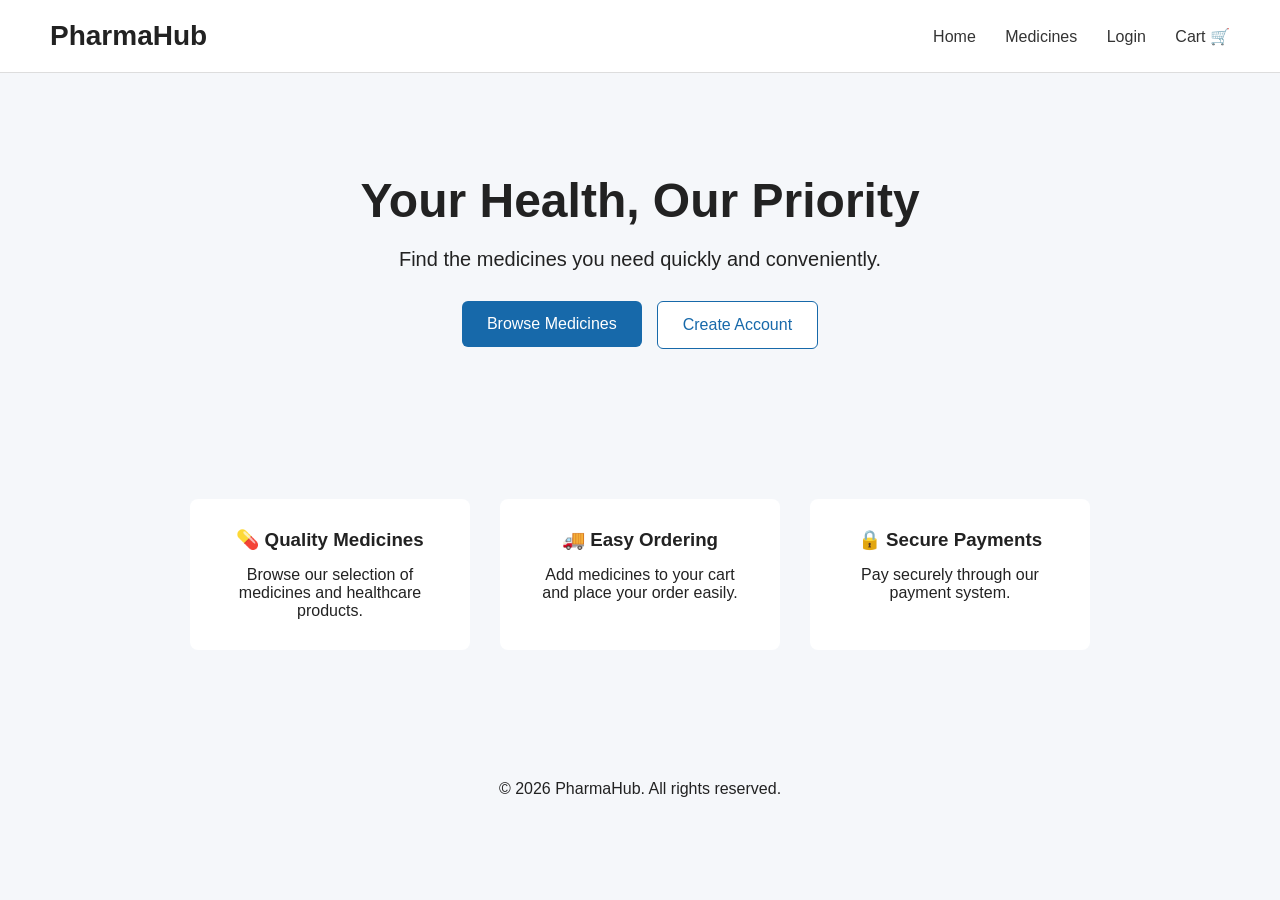
==== frontend/index.html @ 81b61740 "Build PharmaHub frontend and customer authentication" ====
<!DOCTYPE html>
<html lang="en">
<head>
    <meta charset="UTF-8">
    <meta name="viewport" content="width=device-width, initial-scale=1.0">
    <title>PharmaHub</title>
    <link rel="stylesheet" href="css/style.css">
</head>

<body>

    <header>
        <nav>
            <h1>PharmaHub</h1>

            <div>
                <a href="index.html">Home</a>
                <a href="medicines.html">Medicines</a>
                <a href="login.html">Login</a>
                <a href="cart.html">Cart 🛒</a>
            </div>
        </nav>
    </header>

    <main>

        <section class="hero">
            <h2>Your Health, Our Priority</h2>

            <p>
                Find the medicines you need quickly and conveniently.
            </p>

            <div class="hero-buttons">

            <a href="medicines.html">
                <button>Browse Medicines</button>
            </a>

            <a href="register.html">
                <button class="secondary-button">Create Account</button>
            </a>

            </div>
        </section>

        <section class="features">

            <div class="feature">
                <h3>💊 Quality Medicines</h3>
                <p>
                    Browse our selection of medicines and healthcare products.
                </p>
            </div>

            <div class="feature">
                <h3>🚚 Easy Ordering</h3>
                <p>
                    Add medicines to your cart and place your order easily.
                </p>
            </div>

            <div class="feature">
                <h3>🔒 Secure Payments</h3>
                <p>
                    Pay securely through our payment system.
                </p>
            </div>

        </section>

    </main>

    <footer>
        <p>&copy; 2026 PharmaHub. All rights reserved.</p>
    </footer>

    <script src="js/app.js"></script>
</body>
</html>
---- frontend/css/style.css ----
* {
    box-sizing: border-box;
    margin: 0;
    padding: 0;
}

body {
    font-family: Arial, sans-serif;
    background-color: #f5f7fa;
    color: #222;
}

header {
    background-color: white;
    padding: 20px 50px;
    border-bottom: 1px solid #ddd;
}

nav {
    display: flex;
    justify-content: space-between;
    align-items: center;
}

nav h1 {
    font-size: 28px;
}

nav a {
    text-decoration: none;
    color: #333;
    margin-left: 25px;
}

.hero {
    text-align: center;
    padding: 100px 20px;
}

.hero h2 {
    font-size: 48px;
    margin-bottom: 20px;
}

.hero p {
    font-size: 20px;
    margin-bottom: 30px;
}

.hero button {
    padding: 14px 25px;
    border: none;
    border-radius: 6px;
    background-color: #1769aa;
    color: white;
    font-size: 16px;
    cursor: pointer;
}

.features {
    display: flex;
    justify-content: center;
    gap: 30px;
    padding: 50px;
}

.feature {
    background-color: white;
    padding: 30px;
    width: 280px;
    border-radius: 8px;
    text-align: center;
}

.feature h3 {
    margin-bottom: 15px;
}

footer {
    text-align: center;
    padding: 30px;
    margin-top: 50px;
}

/* Medicines Page */

.medicines-page {
    max-width: 1200px;
    margin: 0 auto;
    padding: 60px 30px;
}

.medicines-header {
    text-align: center;
    margin-bottom: 45px;
}

.medicines-header h2 {
    font-size: 38px;
    margin-bottom: 10px;
}

.medicines-header p {
    color: #666;
    font-size: 17px;
}

.medicine-grid {
    display: grid;
    grid-template-columns: repeat(3, 1fr);
    gap: 25px;
}

.medicine-card {
    background: white;
    border: 1px solid #e5e7eb;
    border-radius: 12px;
    padding: 25px;
    transition: transform 0.2s, box-shadow 0.2s;
}

.medicine-card:hover {
    transform: translateY(-4px);
    box-shadow: 0 8px 25px rgba(0, 0, 0, 0.08);
}

.medicine-icon {
    width: 55px;
    height: 55px;
    background: #eaf4ff;
    border-radius: 12px;
    display: flex;
    align-items: center;
    justify-content: center;
    font-size: 28px;
    margin-bottom: 20px;
}

.medicine-category {
    font-size: 12px;
    color: #1769aa;
    font-weight: bold;
    text-transform: uppercase;
}

.medicine-card h3 {
    font-size: 22px;
    margin: 8px 0;
}

.medicine-description {
    color: #666;
    line-height: 1.5;
    min-height: 45px;
}

.medicine-stock {
    color: #555;
    font-size: 14px;
    margin: 15px 0;
}

.medicine-bottom {
    display: flex;
    justify-content: space-between;
    align-items: center;
    margin-top: 20px;
}

.medicine-bottom strong {
    font-size: 21px;
}

.medicine-bottom button {
    background: #1769aa;
    color: white;
    border: none;
    padding: 10px 16px;
    border-radius: 7px;
    cursor: pointer;
    font-size: 14px;
}

.medicine-bottom button:hover {
    background: #12578e;
}

@media (max-width: 900px) {
    .medicine-grid {
        grid-template-columns: repeat(2, 1fr);
    }
}

@media (max-width: 600px) {
    .medicine-grid {
        grid-template-columns: 1fr;
    }

    .medicines-page {
        padding: 40px 20px;
    }
}

/* Authentication */

.auth-page {
    min-height: 75vh;
    display: flex;
    justify-content: center;
    align-items: center;
    padding: 60px 20px;
}

.auth-card {
    width: 100%;
    max-width: 450px;
    background: white;
    padding: 40px;
    border-radius: 14px;
    border: 1px solid #e5e7eb;
    box-shadow: 0 10px 30px rgba(0, 0, 0, 0.06);
}

.auth-header {
    text-align: center;
    margin-bottom: 30px;
}

.auth-icon {
    font-size: 40px;
    margin-bottom: 15px;
}

.auth-header h2 {
    font-size: 30px;
    margin-bottom: 10px;
}

.auth-header p {
    color: #666;
    line-height: 1.5;
}

.form-group {
    margin-bottom: 20px;
}

.form-group label {
    display: block;
    font-weight: 600;
    margin-bottom: 8px;
}

.form-group input {
    width: 100%;
    padding: 13px 14px;
    border: 1px solid #d1d5db;
    border-radius: 7px;
    font-size: 15px;
    outline: none;
}

.form-group input:focus {
    border-color: #1769aa;
}

.auth-button {
    width: 100%;
    padding: 14px;
    border: none;
    border-radius: 7px;
    background-color: #1769aa;
    color: white;
    font-size: 16px;
    font-weight: 600;
    cursor: pointer;
}

.auth-button:hover {
    background-color: #12578e;
}

.form-message {
    text-align: center;
    margin-top: 20px;
}

.auth-footer {
    text-align: center;
    margin-top: 25px;
    color: #666;
}

.auth-footer a {
    color: #1769aa;
    text-decoration: none;
    font-weight: 600;
}

.hero-buttons {
    display: flex;
    justify-content: center;
    gap: 15px;
}

.secondary-button {
    background-color: white !important;
    color: #1769aa !important;
    border: 1px solid #1769aa !important;
}

.secondary-button:hover {
    background-color: #f0f7ff !important;
}
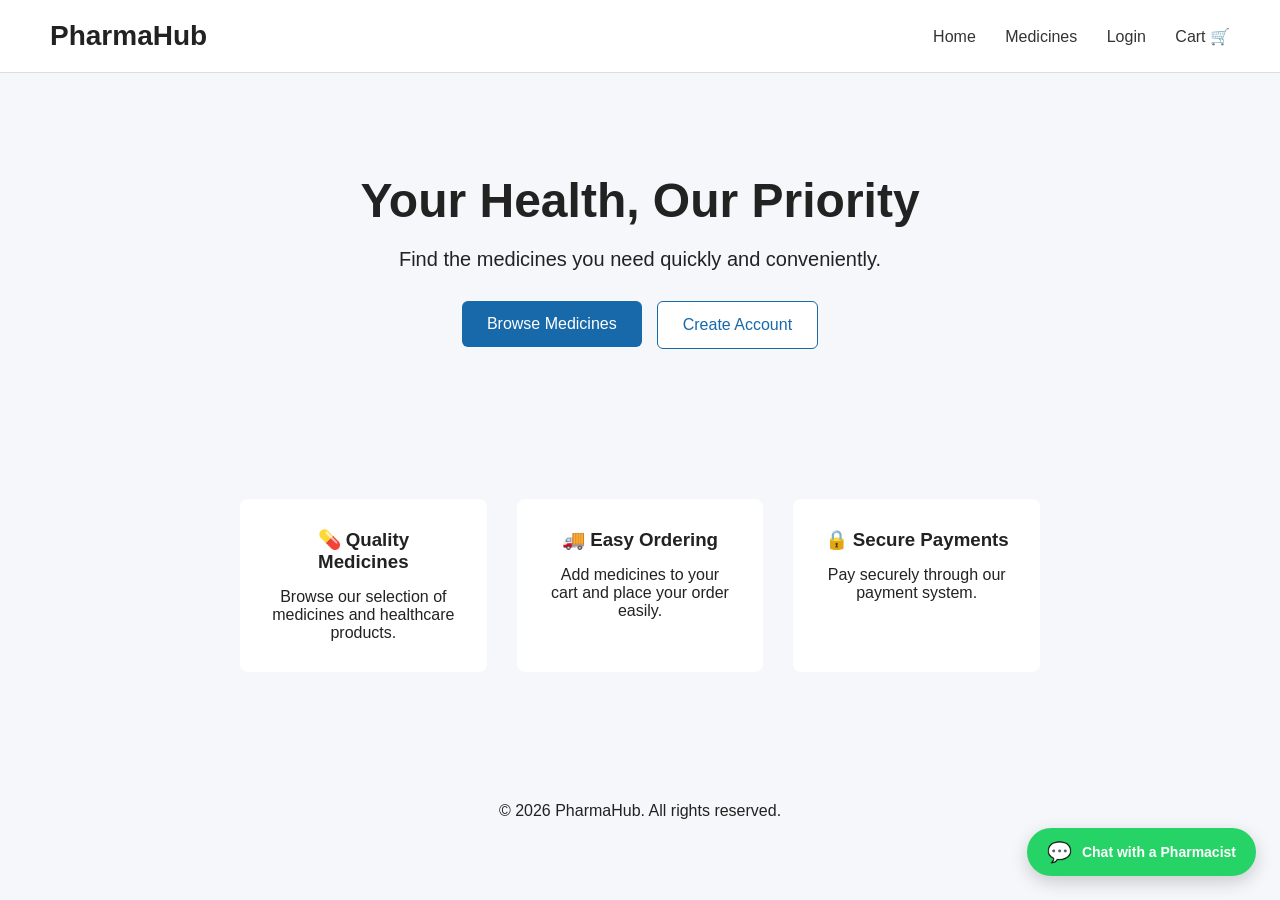
==== commit 0b53c9d6: "Build pharmacy API with JWT admin authentication and frontend" ====
--- a/frontend/index.html
+++ b/frontend/index.html
@@ -75,6 +75,7 @@
         <p>&copy; 2026 PharmaHub. All rights reserved.</p>
     </footer>
 
+    <script src="js/nav.js"></script>
     <script src="js/app.js"></script>
 </body>
 </html>
--- a/frontend/css/style.css
+++ b/frontend/css/style.css
@@ -134,6 +134,16 @@
     justify-content: center;
     font-size: 28px;
     margin-bottom: 20px;
+}
+
+.medicine-photo {
+    width: 100%;
+    height: 140px;
+    object-fit: cover;
+    border-radius: 10px;
+    margin-bottom: 16px;
+    background: #eaf4ff;
+    display: block;
 }
 
 .medicine-category {
@@ -311,4 +321,515 @@
 
 .secondary-button:hover {
     background-color: #f0f7ff !important;
-}+}
+/* Admin Dashboard */
+
+.hidden {
+    display: none !important;
+}
+
+.admin-page {
+    max-width: 1100px;
+    margin: 0 auto;
+    padding: 50px 30px 80px;
+}
+
+.admin-header {
+    margin-bottom: 25px;
+}
+
+.admin-header h2 {
+    font-size: 32px;
+    margin-bottom: 8px;
+}
+
+.admin-header p {
+    color: #666;
+}
+
+.admin-tabs {
+    display: flex;
+    gap: 10px;
+    border-bottom: 1px solid #e5e7eb;
+    margin-bottom: 25px;
+}
+
+.admin-tab-button {
+    background: none;
+    border: none;
+    padding: 12px 16px;
+    font-size: 15px;
+    font-weight: 600;
+    color: #666;
+    cursor: pointer;
+    border-bottom: 2px solid transparent;
+}
+
+.admin-tab-button.active {
+    color: #1769aa;
+    border-bottom-color: #1769aa;
+}
+
+.admin-panel-header {
+    display: flex;
+    justify-content: space-between;
+    align-items: center;
+    margin-bottom: 18px;
+}
+
+.admin-panel-header h3 {
+    font-size: 22px;
+}
+
+.admin-panel-header button,
+.admin-form button,
+#logout-link {
+    background-color: #1769aa;
+    color: white;
+    border: none;
+    padding: 10px 16px;
+    border-radius: 7px;
+    cursor: pointer;
+    font-size: 14px;
+}
+
+#logout-link {
+    text-decoration: none;
+    display: inline-block;
+}
+
+.admin-form {
+    background: white;
+    border: 1px solid #e5e7eb;
+    border-radius: 10px;
+    padding: 20px;
+    margin-bottom: 20px;
+}
+
+.admin-form-grid {
+    display: grid;
+    grid-template-columns: repeat(auto-fit, minmax(160px, 1fr));
+    gap: 12px;
+    margin-bottom: 14px;
+}
+
+.admin-form input {
+    padding: 10px 12px;
+    border: 1px solid #d1d5db;
+    border-radius: 6px;
+    font-size: 14px;
+}
+
+.admin-checkbox {
+    display: flex;
+    align-items: center;
+    gap: 8px;
+    font-size: 14px;
+}
+
+.admin-table {
+    width: 100%;
+    border-collapse: collapse;
+    background: white;
+    border-radius: 10px;
+    overflow: hidden;
+}
+
+.admin-table th,
+.admin-table td {
+    text-align: left;
+    padding: 12px 14px;
+    border-bottom: 1px solid #e5e7eb;
+    font-size: 14px;
+}
+
+.admin-table th {
+    background-color: #f0f7ff;
+    color: #1769aa;
+    text-transform: uppercase;
+    font-size: 12px;
+}
+
+.admin-table button,
+.admin-table select {
+    padding: 6px 10px;
+    border-radius: 6px;
+    border: 1px solid #d1d5db;
+    font-size: 13px;
+    cursor: pointer;
+}
+
+.admin-table .delete-medicine {
+    background-color: #fdecea;
+    border-color: #f5c2c0;
+    color: #b3261e;
+}
+
+/* Cart */
+
+#cart-items {
+    max-width: 800px;
+    margin: 0 auto 20px;
+}
+
+.cart-item {
+    background: white;
+    border: 1px solid #e5e7eb;
+    border-radius: 10px;
+    padding: 18px 22px;
+    margin-bottom: 14px;
+    display: flex;
+    justify-content: space-between;
+    align-items: center;
+    flex-wrap: wrap;
+    gap: 12px;
+}
+
+.cart-item-info h3 {
+    font-size: 18px;
+    margin-bottom: 4px;
+}
+
+.cart-item-info p {
+    color: #666;
+    font-size: 14px;
+}
+
+.cart-item-controls {
+    display: flex;
+    align-items: center;
+    gap: 14px;
+}
+
+.cart-quantity-input {
+    width: 60px;
+    padding: 8px;
+    border: 1px solid #d1d5db;
+    border-radius: 6px;
+    text-align: center;
+}
+
+.cart-remove {
+    background: #fdecea;
+    border: 1px solid #f5c2c0;
+    color: #b3261e;
+    padding: 8px 12px;
+    border-radius: 6px;
+    cursor: pointer;
+    font-size: 13px;
+}
+
+.cart-empty {
+    text-align: center;
+    color: #666;
+    padding: 40px 0;
+}
+
+#checkout-button {
+    display: block;
+    max-width: 800px;
+    width: 100%;
+    margin: 0 auto;
+    padding: 15px;
+    border: none;
+    border-radius: 8px;
+    background-color: #1769aa;
+    color: white;
+    font-size: 16px;
+    font-weight: 600;
+    cursor: pointer;
+}
+
+#checkout-button:disabled {
+    background-color: #a9c6db;
+    cursor: not-allowed;
+}
+
+main > section {
+    max-width: 900px;
+    margin: 0 auto;
+    padding: 50px 20px;
+}
+
+/* Orders */
+
+.orders-page {
+    max-width: 800px;
+    margin: 0 auto;
+    padding: 50px 30px 80px;
+}
+
+.orders-list {
+    display: flex;
+    flex-direction: column;
+    gap: 18px;
+}
+
+.order-card {
+    background: white;
+    border: 1px solid #e5e7eb;
+    border-radius: 12px;
+    padding: 22px;
+}
+
+.order-card-header {
+    display: flex;
+    justify-content: space-between;
+    align-items: flex-start;
+    margin-bottom: 12px;
+}
+
+.order-card-header h3 {
+    font-size: 18px;
+}
+
+.order-status {
+    color: #666;
+    font-size: 13px;
+}
+
+.payment-badge {
+    padding: 5px 12px;
+    border-radius: 20px;
+    font-size: 12px;
+    font-weight: 600;
+    text-transform: uppercase;
+}
+
+.badge-pending {
+    background: #fff4e0;
+    color: #a15c00;
+}
+
+.badge-paid {
+    background: #e6f4ea;
+    color: #1e7d34;
+}
+
+.badge-failed {
+    background: #fdecea;
+    color: #b3261e;
+}
+
+.badge-refunded {
+    background: #eaf0fb;
+    color: #1769aa;
+}
+
+.order-items-list {
+    list-style: none;
+    color: #444;
+    font-size: 14px;
+    margin-bottom: 16px;
+}
+
+.order-items-list li {
+    padding: 4px 0;
+}
+
+.order-card-footer {
+    display: flex;
+    justify-content: space-between;
+    align-items: center;
+    padding-top: 14px;
+    border-top: 1px solid #eee;
+}
+
+.order-card-footer .pay-now {
+    background-color: #1769aa;
+    color: white;
+    border: none;
+    padding: 10px 18px;
+    border-radius: 7px;
+    cursor: pointer;
+    font-size: 14px;
+}
+
+/* Payment status page */
+
+.payment-status-card {
+    text-align: center;
+}
+
+.payment-status-card .auth-icon {
+    font-size: 50px;
+}
+
+a.auth-button {
+    display: inline-block;
+    text-decoration: none;
+    text-align: center;
+    box-sizing: border-box;
+}
+
+.medicine-bottom button:disabled {
+    background-color: #aaa;
+    cursor: not-allowed;
+}
+/* WhatsApp "Chat with a Pharmacist" floating button */
+
+.whatsapp-float {
+    position: fixed;
+    bottom: 24px;
+    right: 24px;
+    background-color: #25d366;
+    color: white;
+    border-radius: 50px;
+    padding: 14px 20px;
+    display: flex;
+    align-items: center;
+    gap: 10px;
+    text-decoration: none;
+    font-weight: 600;
+    font-size: 14px;
+    box-shadow: 0 6px 18px rgba(0, 0, 0, 0.18);
+    z-index: 1000;
+    transition: transform 0.15s;
+}
+
+.whatsapp-float:hover {
+    transform: translateY(-2px);
+}
+
+.whatsapp-float .whatsapp-icon {
+    font-size: 20px;
+    line-height: 1;
+}
+
+@media (max-width: 600px) {
+    .whatsapp-float span.whatsapp-label {
+        display: none;
+    }
+
+    .whatsapp-float {
+        padding: 14px;
+    }
+}
+
+/* Cart cost breakdown */
+
+.cart-summary {
+    max-width: 800px;
+    margin: 0 auto 20px;
+    background: white;
+    border: 1px solid #e5e7eb;
+    border-radius: 10px;
+    padding: 18px 22px;
+}
+
+.cart-summary-row {
+    display: flex;
+    justify-content: space-between;
+    padding: 6px 0;
+    font-size: 15px;
+    color: #444;
+}
+
+.cart-summary-row.total {
+    border-top: 1px solid #eee;
+    margin-top: 8px;
+    padding-top: 12px;
+    font-size: 19px;
+    font-weight: bold;
+    color: #222;
+}
+
+.delivery-address-group {
+    max-width: 800px;
+    margin: 0 auto 20px;
+    background: white;
+    border: 1px solid #e5e7eb;
+    border-radius: 10px;
+    padding: 18px 22px;
+}
+
+.delivery-address-group label {
+    display: block;
+    font-weight: 600;
+    margin-bottom: 8px;
+}
+
+.delivery-address-group textarea {
+    width: 100%;
+    padding: 12px 14px;
+    border: 1px solid #d1d5db;
+    border-radius: 7px;
+    font-size: 15px;
+    font-family: inherit;
+    resize: vertical;
+    min-height: 70px;
+}
+
+.order-delivery-address {
+    color: #666;
+    font-size: 13px;
+    margin-bottom: 10px;
+}
+
+/* Admin: medicine thumbnail */
+
+.admin-table img.medicine-thumb {
+    width: 42px;
+    height: 42px;
+    object-fit: cover;
+    border-radius: 6px;
+    vertical-align: middle;
+}
+
+/* Admin: Analytics tab */
+
+.analytics-cards {
+    display: grid;
+    grid-template-columns: repeat(3, 1fr);
+    gap: 16px;
+    margin-bottom: 30px;
+}
+
+.analytics-card {
+    background: white;
+    border: 1px solid #e5e7eb;
+    border-radius: 10px;
+    padding: 20px;
+}
+
+.analytics-card h4 {
+    font-size: 13px;
+    text-transform: uppercase;
+    color: #1769aa;
+    margin-bottom: 10px;
+}
+
+.analytics-card .analytics-revenue {
+    font-size: 26px;
+    font-weight: bold;
+    margin-bottom: 4px;
+}
+
+.analytics-card .analytics-orders {
+    color: #666;
+    font-size: 13px;
+}
+
+.analytics-section {
+    margin-bottom: 30px;
+}
+
+.analytics-section h3 {
+    font-size: 20px;
+    margin-bottom: 14px;
+}
+
+.low-stock-badge {
+    background: #fdecea;
+    color: #b3261e;
+    padding: 3px 10px;
+    border-radius: 20px;
+    font-size: 12px;
+    font-weight: 600;
+}
+
+@media (max-width: 900px) {
+    .analytics-cards {
+        grid-template-columns: 1fr;
+    }
+}
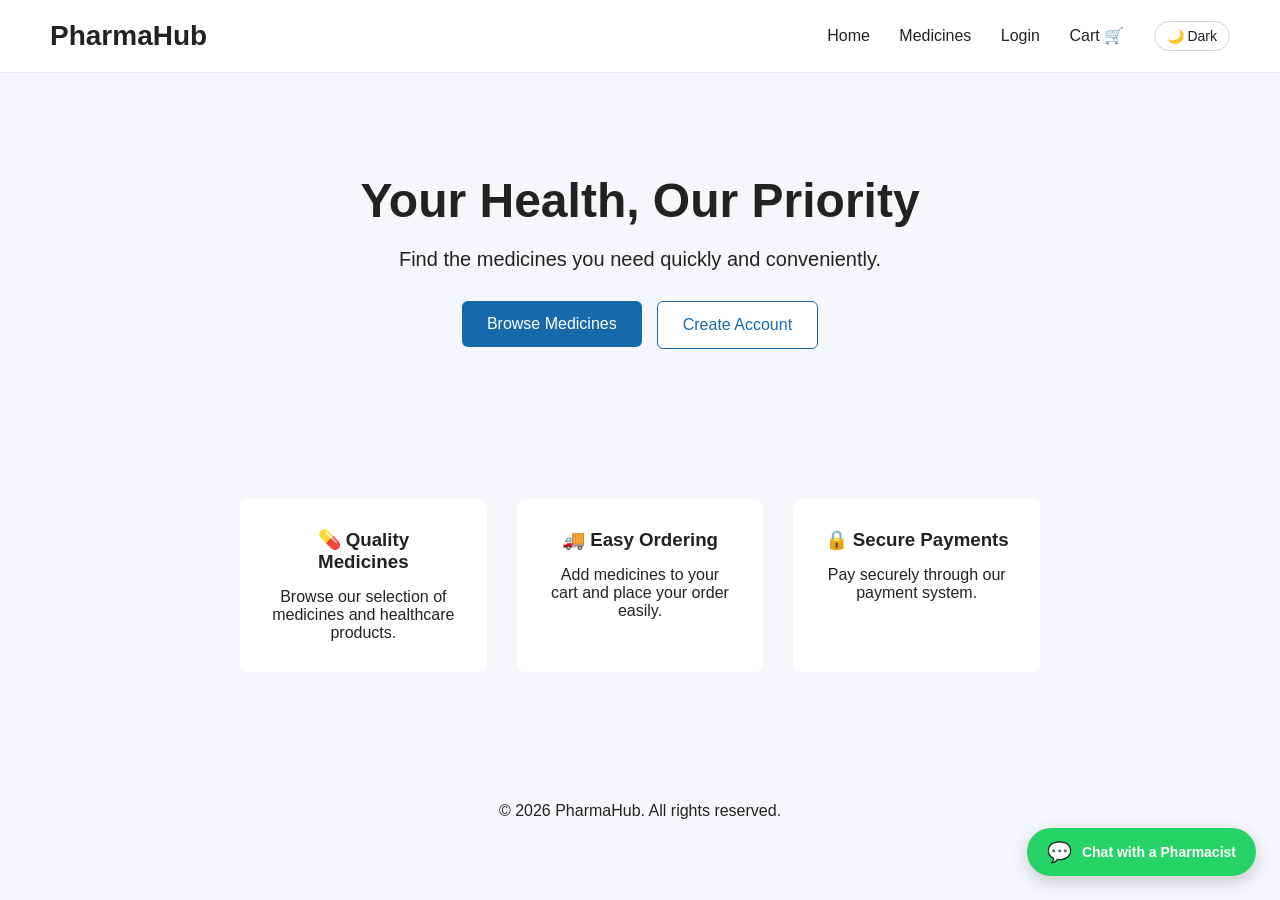
==== commit a620f42b: "Latest changes" ====
--- a/frontend/index.html
+++ b/frontend/index.html
@@ -4,6 +4,13 @@
     <meta charset="UTF-8">
     <meta name="viewport" content="width=device-width, initial-scale=1.0">
     <title>PharmaHub</title>
+    <script>
+        (function () {
+            var saved = localStorage.getItem("theme");
+            var theme = saved || (window.matchMedia && window.matchMedia("(prefers-color-scheme: dark)").matches ? "dark" : "light");
+            document.documentElement.setAttribute("data-theme", theme);
+        })();
+    </script>
     <link rel="stylesheet" href="css/style.css">
 </head>
 
@@ -37,7 +44,7 @@
                 <button>Browse Medicines</button>
             </a>
 
-            <a href="register.html">
+            <a href="register.html" id="create-account-link">
                 <button class="secondary-button">Create Account</button>
             </a>
 
--- a/frontend/css/style.css
+++ b/frontend/css/style.css
@@ -1,3 +1,47 @@
+:root {
+    --bg: #f5f7fa;
+    --surface: #ffffff;
+    --text: #222222;
+    --text-muted: #666666;
+    --border: #e5e7eb;
+    --input-border: #d1d5db;
+    --brand: #1769aa;
+    --brand-hover: #12578e;
+    --accent-bg: #eaf4ff;
+    --disabled-bg: #a9c6db;
+    --danger-bg: #fdecea;
+    --danger-border: #f5c2c0;
+    --danger-text: #b3261e;
+    --warning-bg: #fff4e0;
+    --warning-text: #a15c00;
+    --success-bg: #e6f4ea;
+    --success-text: #1e7d34;
+    --info-bg: #eaf0fb;
+    --card-shadow: rgba(0, 0, 0, 0.08);
+}
+
+[data-theme="dark"] {
+    --bg: #12161c;
+    --surface: #1b212b;
+    --text: #e7e9ec;
+    --text-muted: #9aa4b2;
+    --border: #2b3340;
+    --input-border: #394253;
+    --brand: #4da3e0;
+    --brand-hover: #6db8ea;
+    --accent-bg: #1e2b3a;
+    --disabled-bg: #33465a;
+    --danger-bg: #3a2222;
+    --danger-border: #5c3535;
+    --danger-text: #f28b82;
+    --warning-bg: #3a3120;
+    --warning-text: #e0b256;
+    --success-bg: #1f3327;
+    --success-text: #7fd99b;
+    --info-bg: #202b3d;
+    --card-shadow: rgba(0, 0, 0, 0.35);
+}
+
 * {
     box-sizing: border-box;
     margin: 0;
@@ -6,14 +50,15 @@
 
 body {
     font-family: Arial, sans-serif;
-    background-color: #f5f7fa;
-    color: #222;
+    background-color: var(--bg);
+    color: var(--text);
+    transition: background-color 0.15s ease, color 0.15s ease;
 }
 
 header {
-    background-color: white;
+    background-color: var(--surface);
     padding: 20px 50px;
-    border-bottom: 1px solid #ddd;
+    border-bottom: 1px solid var(--border);
 }
 
 nav {
@@ -28,7 +73,7 @@
 
 nav a {
     text-decoration: none;
-    color: #333;
+    color: var(--text);
     margin-left: 25px;
 }
 
@@ -51,7 +96,7 @@
     padding: 14px 25px;
     border: none;
     border-radius: 6px;
-    background-color: #1769aa;
+    background-color: var(--brand);
     color: white;
     font-size: 16px;
     cursor: pointer;
@@ -65,7 +110,7 @@
 }
 
 .feature {
-    background-color: white;
+    background-color: var(--surface);
     padding: 30px;
     width: 280px;
     border-radius: 8px;
@@ -101,7 +146,7 @@
 }
 
 .medicines-header p {
-    color: #666;
+    color: var(--text-muted);
     font-size: 17px;
 }
 
@@ -112,8 +157,8 @@
 }
 
 .medicine-card {
-    background: white;
-    border: 1px solid #e5e7eb;
+    background: var(--surface);
+    border: 1px solid var(--border);
     border-radius: 12px;
     padding: 25px;
     transition: transform 0.2s, box-shadow 0.2s;
@@ -121,13 +166,13 @@
 
 .medicine-card:hover {
     transform: translateY(-4px);
-    box-shadow: 0 8px 25px rgba(0, 0, 0, 0.08);
+    box-shadow: 0 8px 25px var(--card-shadow);
 }
 
 .medicine-icon {
     width: 55px;
     height: 55px;
-    background: #eaf4ff;
+    background: var(--accent-bg);
     border-radius: 12px;
     display: flex;
     align-items: center;
@@ -142,13 +187,13 @@
     object-fit: cover;
     border-radius: 10px;
     margin-bottom: 16px;
-    background: #eaf4ff;
+    background: var(--accent-bg);
     display: block;
 }
 
 .medicine-category {
     font-size: 12px;
-    color: #1769aa;
+    color: var(--brand);
     font-weight: bold;
     text-transform: uppercase;
 }
@@ -159,13 +204,13 @@
 }
 
 .medicine-description {
-    color: #666;
+    color: var(--text-muted);
     line-height: 1.5;
     min-height: 45px;
 }
 
 .medicine-stock {
-    color: #555;
+    color: var(--text-muted);
     font-size: 14px;
     margin: 15px 0;
 }
@@ -182,7 +227,7 @@
 }
 
 .medicine-bottom button {
-    background: #1769aa;
+    background: var(--brand);
     color: white;
     border: none;
     padding: 10px 16px;
@@ -192,7 +237,7 @@
 }
 
 .medicine-bottom button:hover {
-    background: #12578e;
+    background: var(--brand-hover);
 }
 
 @media (max-width: 900px) {
@@ -224,11 +269,11 @@
 .auth-card {
     width: 100%;
     max-width: 450px;
-    background: white;
+    background: var(--surface);
     padding: 40px;
     border-radius: 14px;
-    border: 1px solid #e5e7eb;
-    box-shadow: 0 10px 30px rgba(0, 0, 0, 0.06);
+    border: 1px solid var(--border);
+    box-shadow: 0 10px 30px var(--card-shadow);
 }
 
 .auth-header {
@@ -247,7 +292,7 @@
 }
 
 .auth-header p {
-    color: #666;
+    color: var(--text-muted);
     line-height: 1.5;
 }
 
@@ -264,14 +309,14 @@
 .form-group input {
     width: 100%;
     padding: 13px 14px;
-    border: 1px solid #d1d5db;
+    border: 1px solid var(--input-border);
     border-radius: 7px;
     font-size: 15px;
     outline: none;
 }
 
 .form-group input:focus {
-    border-color: #1769aa;
+    border-color: var(--brand);
 }
 
 .auth-button {
@@ -279,7 +324,7 @@
     padding: 14px;
     border: none;
     border-radius: 7px;
-    background-color: #1769aa;
+    background-color: var(--brand);
     color: white;
     font-size: 16px;
     font-weight: 600;
@@ -287,7 +332,7 @@
 }
 
 .auth-button:hover {
-    background-color: #12578e;
+    background-color: var(--brand-hover);
 }
 
 .form-message {
@@ -298,11 +343,11 @@
 .auth-footer {
     text-align: center;
     margin-top: 25px;
-    color: #666;
+    color: var(--text-muted);
 }
 
 .auth-footer a {
-    color: #1769aa;
+    color: var(--brand);
     text-decoration: none;
     font-weight: 600;
 }
@@ -314,13 +359,13 @@
 }
 
 .secondary-button {
-    background-color: white !important;
-    color: #1769aa !important;
-    border: 1px solid #1769aa !important;
+    background-color: var(--surface) !important;
+    color: var(--brand) !important;
+    border: 1px solid var(--brand) !important;
 }
 
 .secondary-button:hover {
-    background-color: #f0f7ff !important;
+    background-color: var(--accent-bg) !important;
 }
 /* Admin Dashboard */
 
@@ -344,13 +389,13 @@
 }
 
 .admin-header p {
-    color: #666;
+    color: var(--text-muted);
 }
 
 .admin-tabs {
     display: flex;
     gap: 10px;
-    border-bottom: 1px solid #e5e7eb;
+    border-bottom: 1px solid var(--border);
     margin-bottom: 25px;
 }
 
@@ -360,14 +405,14 @@
     padding: 12px 16px;
     font-size: 15px;
     font-weight: 600;
-    color: #666;
+    color: var(--text-muted);
     cursor: pointer;
     border-bottom: 2px solid transparent;
 }
 
 .admin-tab-button.active {
-    color: #1769aa;
-    border-bottom-color: #1769aa;
+    color: var(--brand);
+    border-bottom-color: var(--brand);
 }
 
 .admin-panel-header {
@@ -384,7 +429,7 @@
 .admin-panel-header button,
 .admin-form button,
 #logout-link {
-    background-color: #1769aa;
+    background-color: var(--brand);
     color: white;
     border: none;
     padding: 10px 16px;
@@ -399,8 +444,8 @@
 }
 
 .admin-form {
-    background: white;
-    border: 1px solid #e5e7eb;
+    background: var(--surface);
+    border: 1px solid var(--border);
     border-radius: 10px;
     padding: 20px;
     margin-bottom: 20px;
@@ -415,7 +460,7 @@
 
 .admin-form input {
     padding: 10px 12px;
-    border: 1px solid #d1d5db;
+    border: 1px solid var(--input-border);
     border-radius: 6px;
     font-size: 14px;
 }
@@ -430,7 +475,7 @@
 .admin-table {
     width: 100%;
     border-collapse: collapse;
-    background: white;
+    background: var(--surface);
     border-radius: 10px;
     overflow: hidden;
 }
@@ -439,13 +484,13 @@
 .admin-table td {
     text-align: left;
     padding: 12px 14px;
-    border-bottom: 1px solid #e5e7eb;
+    border-bottom: 1px solid var(--border);
     font-size: 14px;
 }
 
 .admin-table th {
-    background-color: #f0f7ff;
-    color: #1769aa;
+    background-color: var(--accent-bg);
+    color: var(--brand);
     text-transform: uppercase;
     font-size: 12px;
 }
@@ -454,15 +499,15 @@
 .admin-table select {
     padding: 6px 10px;
     border-radius: 6px;
-    border: 1px solid #d1d5db;
+    border: 1px solid var(--input-border);
     font-size: 13px;
     cursor: pointer;
 }
 
 .admin-table .delete-medicine {
-    background-color: #fdecea;
-    border-color: #f5c2c0;
-    color: #b3261e;
+    background-color: var(--danger-bg);
+    border-color: var(--danger-border);
+    color: var(--danger-text);
 }
 
 /* Cart */
@@ -473,8 +518,8 @@
 }
 
 .cart-item {
-    background: white;
-    border: 1px solid #e5e7eb;
+    background: var(--surface);
+    border: 1px solid var(--border);
     border-radius: 10px;
     padding: 18px 22px;
     margin-bottom: 14px;
@@ -491,7 +536,7 @@
 }
 
 .cart-item-info p {
-    color: #666;
+    color: var(--text-muted);
     font-size: 14px;
 }
 
@@ -504,15 +549,15 @@
 .cart-quantity-input {
     width: 60px;
     padding: 8px;
-    border: 1px solid #d1d5db;
+    border: 1px solid var(--input-border);
     border-radius: 6px;
     text-align: center;
 }
 
 .cart-remove {
-    background: #fdecea;
-    border: 1px solid #f5c2c0;
-    color: #b3261e;
+    background: var(--danger-bg);
+    border: 1px solid var(--danger-border);
+    color: var(--danger-text);
     padding: 8px 12px;
     border-radius: 6px;
     cursor: pointer;
@@ -521,7 +566,7 @@
 
 .cart-empty {
     text-align: center;
-    color: #666;
+    color: var(--text-muted);
     padding: 40px 0;
 }
 
@@ -533,7 +578,7 @@
     padding: 15px;
     border: none;
     border-radius: 8px;
-    background-color: #1769aa;
+    background-color: var(--brand);
     color: white;
     font-size: 16px;
     font-weight: 600;
@@ -541,7 +586,7 @@
 }
 
 #checkout-button:disabled {
-    background-color: #a9c6db;
+    background-color: var(--disabled-bg);
     cursor: not-allowed;
 }
 
@@ -559,6 +604,25 @@
     padding: 50px 30px 80px;
 }
 
+.orders-toolbar {
+    display: flex;
+    align-items: center;
+    justify-content: flex-end;
+    gap: 10px;
+    margin-bottom: 16px;
+    font-size: 14px;
+    color: var(--text-muted);
+}
+
+.orders-toolbar select {
+    padding: 8px 10px;
+    border: 1px solid var(--input-border);
+    border-radius: 6px;
+    background: var(--surface);
+    color: var(--text);
+    font-size: 14px;
+}
+
 .orders-list {
     display: flex;
     flex-direction: column;
@@ -566,8 +630,8 @@
 }
 
 .order-card {
-    background: white;
-    border: 1px solid #e5e7eb;
+    background: var(--surface);
+    border: 1px solid var(--border);
     border-radius: 12px;
     padding: 22px;
 }
@@ -584,8 +648,14 @@
 }
 
 .order-status {
-    color: #666;
+    color: var(--text-muted);
     font-size: 13px;
+}
+
+.order-date {
+    color: var(--text-muted);
+    font-size: 13px;
+    margin-left: 10px;
 }
 
 .payment-badge {
@@ -597,28 +667,28 @@
 }
 
 .badge-pending {
-    background: #fff4e0;
-    color: #a15c00;
+    background: var(--warning-bg);
+    color: var(--warning-text);
 }
 
 .badge-paid {
-    background: #e6f4ea;
-    color: #1e7d34;
+    background: var(--success-bg);
+    color: var(--success-text);
 }
 
 .badge-failed {
-    background: #fdecea;
-    color: #b3261e;
+    background: var(--danger-bg);
+    color: var(--danger-text);
 }
 
 .badge-refunded {
-    background: #eaf0fb;
-    color: #1769aa;
+    background: var(--info-bg);
+    color: var(--brand);
 }
 
 .order-items-list {
     list-style: none;
-    color: #444;
+    color: var(--text);
     font-size: 14px;
     margin-bottom: 16px;
 }
@@ -632,11 +702,11 @@
     justify-content: space-between;
     align-items: center;
     padding-top: 14px;
-    border-top: 1px solid #eee;
+    border-top: 1px solid var(--border);
 }
 
 .order-card-footer .pay-now {
-    background-color: #1769aa;
+    background-color: var(--brand);
     color: white;
     border: none;
     padding: 10px 18px;
@@ -663,9 +733,26 @@
 }
 
 .medicine-bottom button:disabled {
-    background-color: #aaa;
+    background-color: var(--disabled-bg);
     cursor: not-allowed;
 }
+/* Dark mode toggle */
+
+#theme-toggle {
+    background: none;
+    border: 1px solid var(--input-border);
+    color: var(--text);
+    border-radius: 20px;
+    padding: 6px 12px;
+    font-size: 14px;
+    cursor: pointer;
+    margin-left: 25px;
+}
+
+#theme-toggle:hover {
+    background: var(--accent-bg);
+}
+
 /* WhatsApp "Chat with a Pharmacist" floating button */
 
 .whatsapp-float {
@@ -711,8 +798,8 @@
 .cart-summary {
     max-width: 800px;
     margin: 0 auto 20px;
-    background: white;
-    border: 1px solid #e5e7eb;
+    background: var(--surface);
+    border: 1px solid var(--border);
     border-radius: 10px;
     padding: 18px 22px;
 }
@@ -722,23 +809,23 @@
     justify-content: space-between;
     padding: 6px 0;
     font-size: 15px;
-    color: #444;
+    color: var(--text);
 }
 
 .cart-summary-row.total {
-    border-top: 1px solid #eee;
+    border-top: 1px solid var(--border);
     margin-top: 8px;
     padding-top: 12px;
     font-size: 19px;
     font-weight: bold;
-    color: #222;
+    color: var(--text);
 }
 
 .delivery-address-group {
     max-width: 800px;
     margin: 0 auto 20px;
-    background: white;
-    border: 1px solid #e5e7eb;
+    background: var(--surface);
+    border: 1px solid var(--border);
     border-radius: 10px;
     padding: 18px 22px;
 }
@@ -752,7 +839,7 @@
 .delivery-address-group textarea {
     width: 100%;
     padding: 12px 14px;
-    border: 1px solid #d1d5db;
+    border: 1px solid var(--input-border);
     border-radius: 7px;
     font-size: 15px;
     font-family: inherit;
@@ -761,7 +848,7 @@
 }
 
 .order-delivery-address {
-    color: #666;
+    color: var(--text-muted);
     font-size: 13px;
     margin-bottom: 10px;
 }
@@ -786,8 +873,8 @@
 }
 
 .analytics-card {
-    background: white;
-    border: 1px solid #e5e7eb;
+    background: var(--surface);
+    border: 1px solid var(--border);
     border-radius: 10px;
     padding: 20px;
 }
@@ -795,7 +882,7 @@
 .analytics-card h4 {
     font-size: 13px;
     text-transform: uppercase;
-    color: #1769aa;
+    color: var(--brand);
     margin-bottom: 10px;
 }
 
@@ -806,7 +893,7 @@
 }
 
 .analytics-card .analytics-orders {
-    color: #666;
+    color: var(--text-muted);
     font-size: 13px;
 }
 
@@ -820,8 +907,8 @@
 }
 
 .low-stock-badge {
-    background: #fdecea;
-    color: #b3261e;
+    background: var(--danger-bg);
+    color: var(--danger-text);
     padding: 3px 10px;
     border-radius: 20px;
     font-size: 12px;
